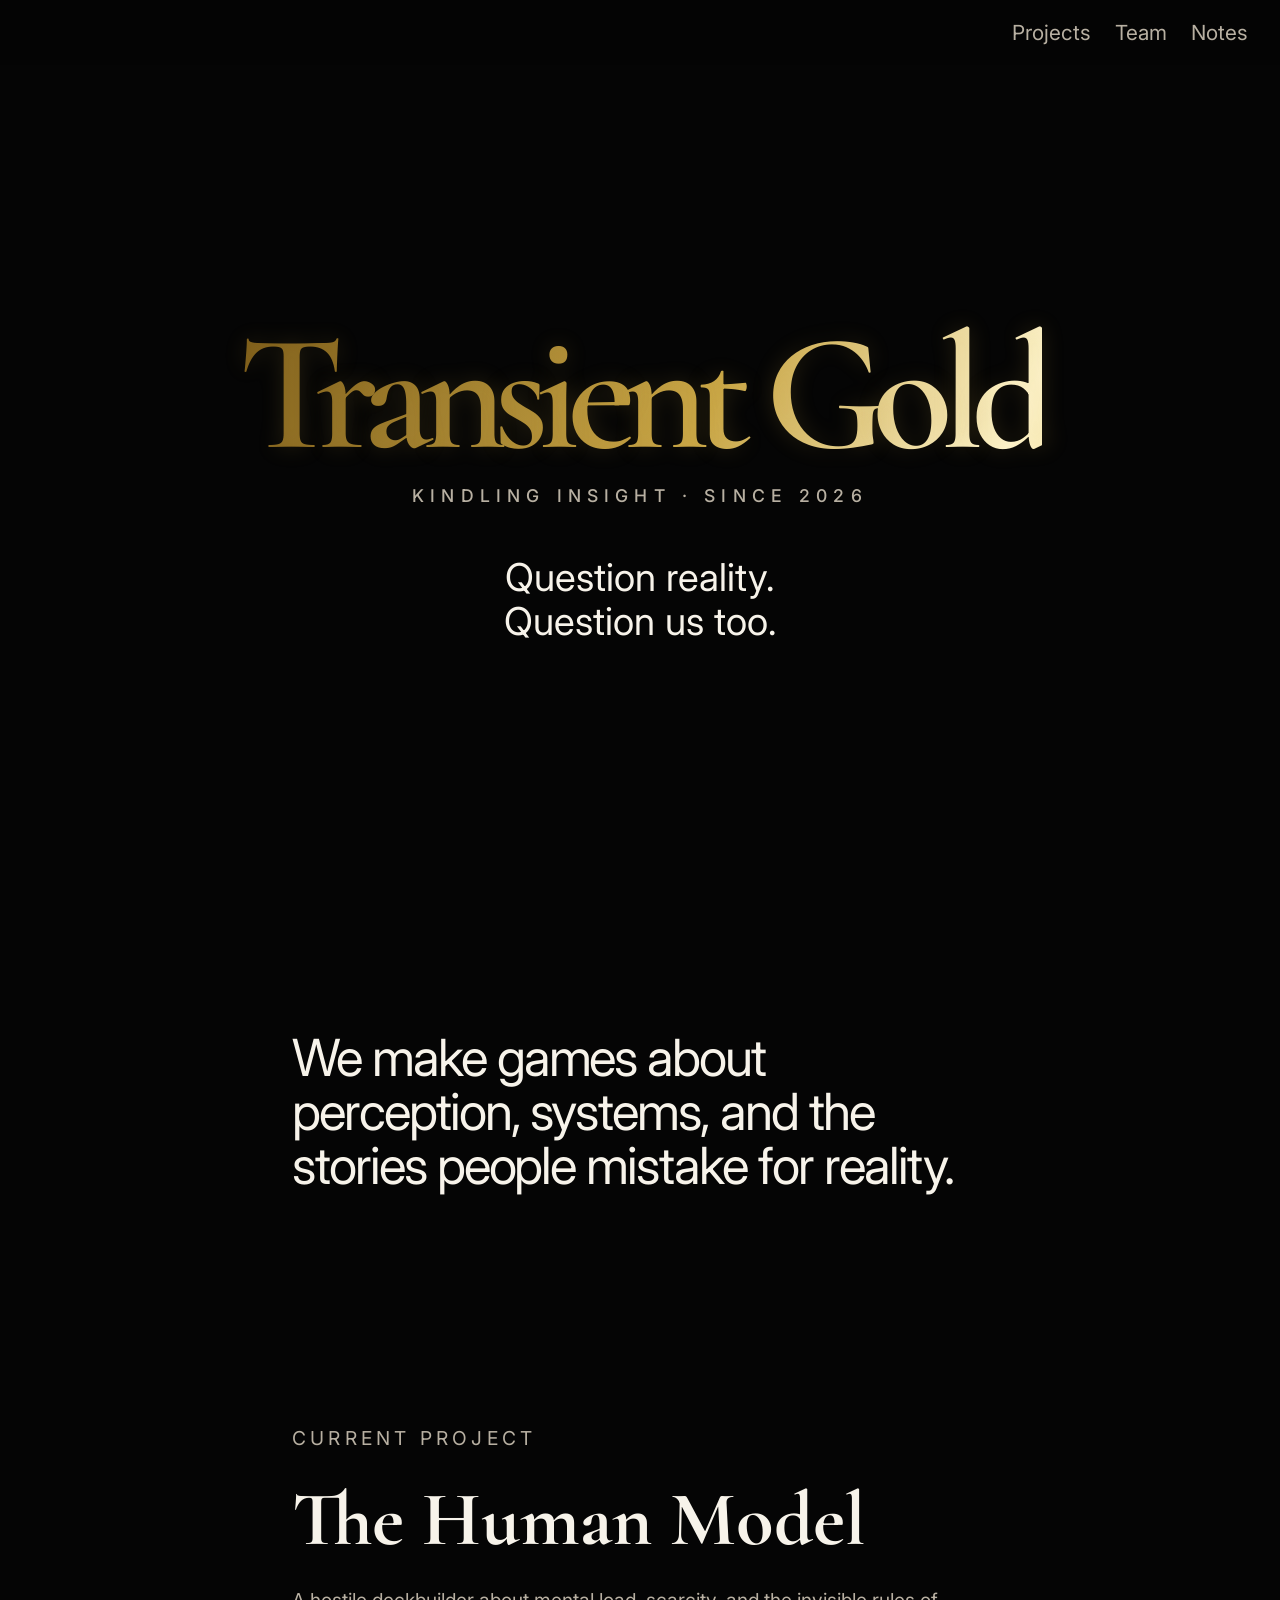
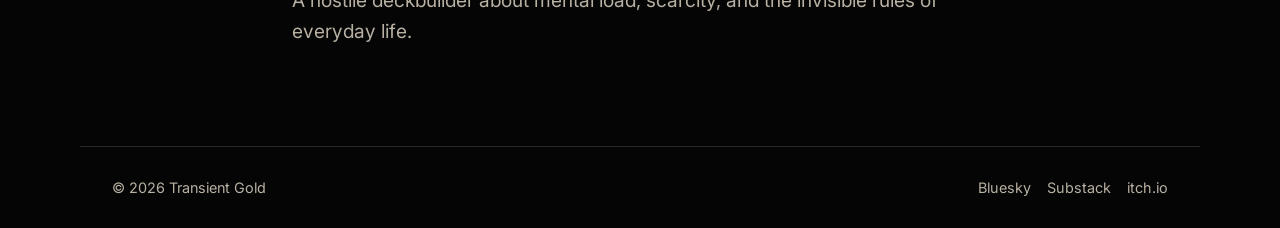
==== index.html @ 2f9aef7c "🚚 move files" ====
<!doctype html>
<html lang="en">
    <head>
        <meta charset="UTF-8" />
        <meta name="viewport" content="width=device-width, initial-scale=1.0" />
        <link rel="stylesheet" href="styles.css" />
        <link rel="preconnect" href="https://fonts.googleapis.com" />
        <link rel="preconnect" href="https://fonts.gstatic.com" crossorigin />

        <link
            href="https://fonts.googleapis.com/css2?family=Cormorant+Garamond:wght@400;500;600;700&family=Inter:wght@300;400;500;600;700&display=swap"
            rel="stylesheet"
        />
        <title>Transient Gold</title>
    </head>
    <body>
        <header class="site-header">
            <a href="index.html" class="site-brand"> </a>

            <nav class="site-nav" aria-label="Main navigation">
                <a href="projects.html">Projects</a>
                <a href="team.html">Team</a>
                <a href="notes.html">Notes</a>
            </nav>
        </header>

        <main>
            <section class="hero">
                <!-- <p class="eyebrow">Independent game studio</p> -->
                <h1 class="gold-text shimmer">Transient Gold</h1>
                <p class="eyebrow">Kindling insight · since 2026</p>
                <p class="tagline">
                    Question reality.<br />
                    Question us too.
                </p>
            </section>
            <section class="manifesto">
                <p>
                    We make games about perception, systems, and the stories
                    people mistake for reality.
                </p>
            </section>

            <section id="projects" class="home-section">
                <p class="section-label">Current project</p>
                <h2>The Human Model</h2>
                <p>
                    A hostile deckbuilder about mental load, scarcity, and the
                    invisible rules of everyday life.
                </p>
            </section>
            <footer class="site-footer" id="contact">
                <p>© 2026 Transient Gold</p>

                <nav aria-label="Social links">
                    <a href="#">Bluesky</a>
                    <a href="#">Substack</a>
                    <a href="#">itch.io</a>
                </nav>
            </footer>
        </main>
    </body>
</html>
---- styles.css ----
:root {
    --black: #050505;
    --white: #f7f3ea;
    --muted: #b8b0a2;

    --gold-dark: #7a5a18;
    --gold: #c9a646;
    --gold-light: #f4df9b;
    --gold-white: #fff6cf;

    --bg: rgba(247, 243, 234, 0.08);
}

/*// fonts  */
:root {
    --font-body: "Inter", sans-serif;
    --font-title: "Cormorant Garamond", serif;
}

h1,
h2,
h3 {
    font-family: var(--font-title);
}

* {
    box-sizing: border-box;
}

body {
    margin: 0;
    min-height: 100vh;
    background: var(--black);
    color: var(--white);
    font-family: var(--font-body);
}

a {
    color: inherit;
    text-decoration: none;
}

.site-header {
    position: fixed;
    z-index: 10;
    top: 0;
    left: 0;
    width: 100%;
    padding: 1.25rem 2rem;

    display: flex;
    align-items: center;
    justify-content: space-between;

    background: rgba(5, 5, 5, 0.72);
    backdrop-filter: blur(12px);
}

/* .header-mark {
    font-size: 0.9rem;
    letter-spacing: 0.22em;
    font-weight: 700;
} */

.site-nav {
    display: flex;
    gap: 1.5rem;
    font-size: 1.3rem;
    color: var(--muted);
}

.site-nav a {
    transition:
        color 180ms ease,
        text-shadow 180ms ease;
}

.site-nav a:hover {
    color: var(--white);
    text-shadow: 0 0 14px rgba(244, 223, 155, 0.35);
}

/* logo  */
.site-brand {
    display: flex;
    align-items: center;
    gap: 0.9rem;

    color: var(--white);
    text-decoration: none;
}

.site-logo {
    width: 3rem;
    height: 3em;
    display: block;
    flex-shrink: 0;
}

.site-title {
    font-family: var(--font-title);
    font-size: 1.6rem;
    line-height: 1;
}

/*// accueil  */

.hero {
    min-height: 100vh;
    padding: 8rem 2rem 4rem;

    display: grid;
    place-content: center;
    text-align: center;
}

.hero h1 {
    font-family: var(--font-title);
    font-weight: 600;
    font-size: clamp(4rem, 13vw, 10rem);
    line-height: 0.9;
    letter-spacing: -0.03em;
}

.eyebrow {
    font-size: 1.1rem;
    text-transform: uppercase;
    letter-spacing: 0.35em;
    font-weight: 500;
    color: var(--muted);
}

.hero h1 {
    margin: 0;
    font-size: clamp(4rem, 13vw, 11rem);
    line-height: 0.88;
    letter-spacing: -0.08em;
}

.tagline {
    margin: 2rem 0 0;
    color: var(--white);
    font-size: clamp(1.4rem, 3vw, 2.5rem);
    line-height: 1.15;
}

.gold-text {
    background: linear-gradient(
        115deg,
        var(--gold-dark) 0%,
        var(--gold) 28%,
        var(--gold-white) 45%,
        var(--gold-light) 52%,
        var(--gold) 68%,
        var(--gold-dark) 100%
    );
    background-size: 220% auto;
    color: transparent;
    background-clip: text;
    -webkit-background-clip: text;
    text-shadow: 0 0 22px rgba(201, 166, 70, 0.18);
}

.shimmer {
    animation: gold-shimmer 9s ease-in-out infinite;
}

@keyframes gold-shimmer {
    0%,
    100% {
        background-position: 0% center;
    }

    50% {
        background-position: 100% center;
    }
}

.manifesto,
.home-section,
.site-footer {
    max-width: 760px;
    margin: 0 auto;
    padding: 5rem 2rem;
}

.manifesto p {
    font-size: clamp(1.6rem, 4vw, 3.4rem);
    line-height: 1.05;
    letter-spacing: -0.04em;
}

.section-label {
    color: var(--gold-light);
    text-transform: uppercase;
    letter-spacing: 0.22em;
    font-size: 0.8rem;
}

.home-section h2 {
    margin: 0.5rem 0 1rem;
    font-size: clamp(2.2rem, 6vw, 5rem);
}

.home-section p {
    color: var(--muted);
    font-size: 1.2rem;
    line-height: 1.6;
}

.site-footer {
    max-width: 1120px;
    margin: 0 auto;
    padding: 2rem;
    border-top: 1px solid rgba(247, 243, 234, 0.14);

    display: grid;
    grid-template-columns: 1fr auto;
    align-items: start;
    gap: 2rem;

    color: var(--muted);
    font-size: 0.9rem;
}

.site-footer p {
    margin: 0;
}

.site-footer nav {
    display: flex;
    gap: 1rem;
    align-items: start;
}

/*// project  */

.page {
    padding: 8rem 2rem 4rem;
}

.page-hero,
.page-content {
    max-width: 920px;
    margin: 0 auto;
}
.page-hero {
    margin-bottom: 6rem;
}

.page-hero h1 {
    margin: 0;
    font-family: var(--font-title);
    font-size: clamp(3rem, 8vw, 7rem);
    line-height: 0.95;
    letter-spacing: -0.04em;
}

.page-hero p:last-child {
    max-width: 620px;
    color: var(--muted);
    font-size: 1.2rem;
    line-height: 1.6;
}

.project-summary {
    display: flex;
    align-items: baseline;
    gap: 1rem;

    margin-top: 2rem;

    font-family: var(--font-body);
    color: var(--muted);
    font-size: 1.5rem;
}

.summary-item {
    display: flex;
    align-items: baseline;
    gap: 0.35rem;
}

.summary-item .state-icon {
    position: relative;
    top: 0.12em;
}
.projects-list {
    max-width: 920px;
    margin: 0 auto;
    display: grid;
    gap: 1.5rem;
}

.project-meta {
    display: flex;
    align-items: baseline;
    gap: 0.6rem;
    margin-bottom: 1rem;
}

.project-meta .state-icon {
    transform: translateY(2px);
}

.project-status {
    margin: 0 0 0.5rem 0;
    color: var(--gold-light);
    font-size: 1.2rem;
    text-transform: uppercase;
    letter-spacing: 0.22em;
    line-height: 1;
}

.project-card h2 {
    margin: 0;
    font-family: var(--font-title);
    font-size: clamp(2.4rem, 5vw, 4.5rem);
    line-height: 0.95;
}

.project-pitch {
    max-width: 680px;
    margin: 0.75rem 0 0 0;
    color: var(--muted);
    font-size: 1.08rem;
    line-height: 1.65;
}

.project-card p:not(.project-kicker):not(.project-status) {
    max-width: 640px;
    color: var(--muted);
    font-size: 1.2rem;
    line-height: 1.6;
}

.project-card a {
    display: inline-block;
    margin-top: 1rem;
    color: var(--white);
}

/* nom temp  */
.project-card .project-name-coalescing {
    margin: 0;
    font-family: var(--font-title);
    font-size: clamp(2rem, 4vw, 3.5rem);
    /* font-size: 1rem; */
    line-height: 0.95;
    font-style: italic;
    color: var(--muted);
}
/* tags  */
.project-tags {
    display: flex;
    flex-wrap: wrap;
    gap: 0.5rem 1.25rem;

    margin: 1.5rem 0 0;
    padding: 0;

    list-style: none;

    color: var(--muted);
    font-size: 1rem;
    font-style: italic;
}

.project-tags li {
    display: flex;
    align-items: center;
    gap: 0.4rem;
}

.project-tags li::before {
    content: "✧";
    color: var(--gold-light);
    font-size: 1.2em;
}

/* btn vers project site  */
.project-card {
    display: grid;
    grid-template-columns: 1fr auto;
    gap: 2rem;
    align-items: center;
    padding: 2rem;
    border: 1px solid rgba(247, 243, 234, 0.14);
    background: var(--bg);
}

.project-link {
    /* justify-self: end; */
    /* border: 1px solid red; */
    justify-items: start;
    margin-bottom: 3rem;
    display: flex;
    flex-direction: column;
    align-items: center;
    gap: 1.25rem;

    color: var(--muted);
    font-size: 0.9rem;
    line-height: 1.15;
    text-align: center;
    text-transform: uppercase;
    letter-spacing: 0.16em;
    border-bottom: 0;

    transition: color 180ms ease;
}

.project-link__text {
    text-align: center;
}

.project-link__icons {
    position: relative;
    width: 1.25rem;
    height: 1.25rem;
    padding-top: 1rem;
    /* outline: 1px solid red; */
}

.project-link__icon {
    position: absolute;
    top: 1rem;
    left: 50%;
    transform: translateX(-50%);
    width: 2rem;
    height: 2rem;
}

.project-link__icon--idle {
    opacity: 1;
    transform: translateX(-50%) scale(1);
}

.project-link__icon--hover {
    opacity: 0;
    transform: translateX(-50%) scale(0.9);
}

.project-link:hover .project-link__icon--idle {
    color: var(--gold-light);
    opacity: 0;
    transform: translateX(-50%) scale(0.9);
}
.project-link:hover .project-link__icon--hover {
    color: var(--gold-light);
    opacity: 1;
    transform: translateX(-50%) translate(2px, -2px) scale(1.15);
}

@media (max-width: 760px) {
    .project-card {
        grid-template-columns: 1fr;
    }

    .project-link {
        justify-self: start;
        justify-items: start;
        text-align: left;
    }
}

/** triangles  */
/** state icons */

.state-icon {
    width: 3rem;
    /* margin-top: 0.35rem; */
    color: var(--gold);
    flex-shrink: 0;
}

.state-icon--small {
    width: 2rem;
    margin: 0;
}

.state-icon svg {
    width: 100%;
    height: auto;
    display: block;
    overflow: visible;
}

.state-icon polygon {
    fill: none;
    stroke: currentColor;
    stroke-width: 3;
    stroke-linejoin: round;
}

/* Spark's Seed */
.state-seed polygon {
    stroke-dasharray: 4 5;
    opacity: 0.7;
}

/* Chrysopoeia in Progress */
.state-chrysopoeia polygon {
    stroke-dasharray: none;
    opacity: 1;
    filter: drop-shadow(0 0 6px rgba(201, 166, 70, 0.28));
}

/* Ignition */
.state-ignition polygon {
    fill: currentColor;
    stroke: currentColor;
    filter: drop-shadow(0 0 8px rgba(201, 166, 70, 0.35));
}

/* Tempering */
.state-tempering polygon {
    fill: currentColor;
    stroke: currentColor;
    animation: tempering-glint 4s ease-in-out infinite;
}

/* Lost in Transmutation */
.state-lost polygon {
    fill: none;
    stroke: currentColor;
    stroke-width: 4;
    stroke-dasharray: 8 10;
    stroke-dashoffset: 0;
    stroke-linecap: round;
    opacity: 0.75;
    animation: lost-dash-flow 10s linear infinite;
}

.state-lost svg,
.state-lost .lost-spinner {
    animation: none;
}

/* Strewing Golden Embers */
.state-embers polygon {
    fill: currentColor;
    stroke: currentColor;
    opacity: 0.9;
    animation: ember-pulse 4.5s ease-in-out infinite;
}

.state-embers .ember {
    fill: var(--gold-light);
    animation: ember-drift 3.6s ease-in-out infinite;
}

/* Turned to Lead */
.state-lead {
    color: #6e6e6e;
}

.state-lead polygon {
    fill: currentColor;
    stroke: currentColor;
    opacity: 0.8;
}

/*// notes  */
.notes-box {
    display: grid;
    grid-template-columns: 1fr 9rem;
    gap: 3.5rem;
}

.note-archive {
    align-self: start;
    padding: 1.25rem;
    background: rgba(247, 243, 234, 0.035);
    border: 1px solid rgba(247, 243, 234, 0.12);
}

.notes-articles {
    display: grid;
    gap: 2.5rem;
}

.note-article {
    padding: 3rem;
    background: var(--bg);
    border: 1px solid var(--gold-dark);
    outline: 0.5px solid var(--gold);
    outline-offset: 10px;
    color: var(--muted);
}

.note-article h2 {
    color: var(--white);
    font-size: 2rem;
}

.note-article p {
    margin: 0 0 1.5rem;
    font-size: 1.1rem;
    line-height: 1.8;
}

.note-article blockquote {
    margin: 2rem 0;
    padding-left: 1.5rem;

    border-left: 2px solid rgba(201, 166, 70, 0.35);

    color: var(--white);
    font-style: italic;
}

/* note de bas de page  */
.note-article sup {
    font-size: 0.7em;
}

.note-article sup a {
    color: var(--gold-light);
}

.note-footnotes {
    margin-top: 4rem;
    padding-top: 2rem;

    border-top: 1px solid rgba(247, 243, 234, 0.12);

    font-size: 0.95rem;
    color: var(--muted);
}

.note-footnotes a {
    border-bottom: 1px solid transparent;
    transition:
        color 180ms ease,
        border-color 180ms ease;
}

.note-footnotes a:hover {
    color: var(--gold-light);
    border-color: var(--gold);
}

/* sommaire  */
.archive-title {
    margin: 0 0 1.5rem;
    color: var(--gold-light);
    text-transform: uppercase;
    letter-spacing: 0.22em;
    font-size: 0.75rem;
}

.note-archive a {
    display: block;
    color: var(--white);
    border-bottom: 1px solid rgba(201, 166, 70, 0.45);
    width: fit-content;
}

/* .note-article {
    padding: 0;
    border: 0;
    padding-left: 3rem;
    border-left: 1px solid rgba(201, 166, 70, 0.22);
    outline: 0;
} */

@media (max-width: 760px) {
    .notes-box {
        grid-template-columns: 1fr;
    }

    .note-article {
        padding: 2rem;
    }
}

/*// team  */
.team-grid {
    display: grid;
    grid-template-columns: repeat(2, minmax(0, 1fr));
    gap: 3rem;
    align-items: stretch;
}

.team-grid .project-card {
    display: flex;
    flex-direction: column;
    width: 100%;
    border: 1px solid var(--gold-dark);
    padding-bottom: 2rem;
}

.team-image {
    width: 60%;
    display: block;
    margin: 2rem auto 1rem;
    aspect-ratio: 1;
    object-fit: cover;
    margin-bottom: 1.5rem;
}

.team-grid .project-main {
    flex: 1;
}

.team-grid .project-link {
    margin-top: 2rem;
    margin-bottom: 0;
    align-self: center;
}

.team-grid .project-link__icons {
    height: 3rem;
}
.team-grid .project-link {
    padding-bottom: 2.5rem;
}
.team-grid .project-pitch {
    padding-bottom: 2.5rem;
}

@media (max-width: 760px) {
    .team-grid {
        grid-template-columns: 1fr;
    }
}

/*// désactivation possible anim */
@media (prefers-reduced-motion: reduce) {
    .shimmer,
    .state-lost svg,
    .state-tempering polygon,
    .state-embers polygon,
    .state-embers .ember {
        animation: none;
    }
}
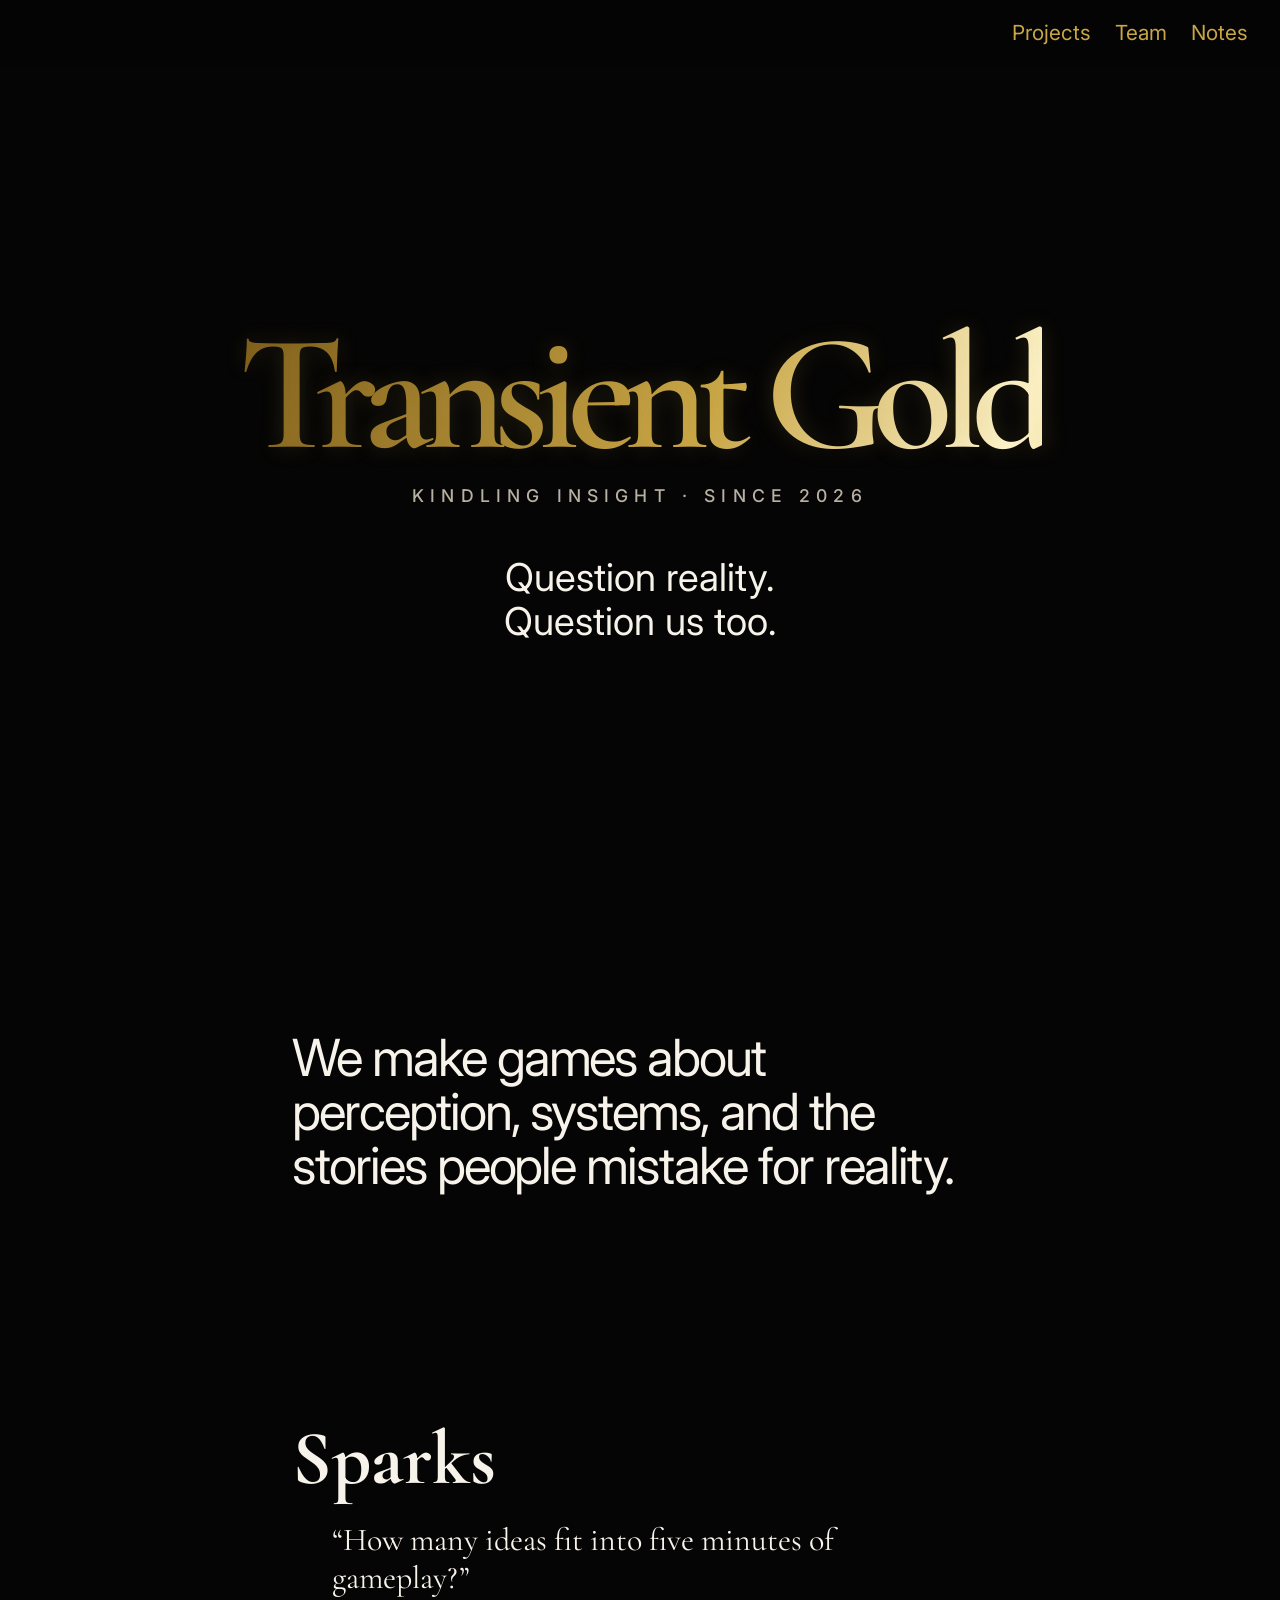
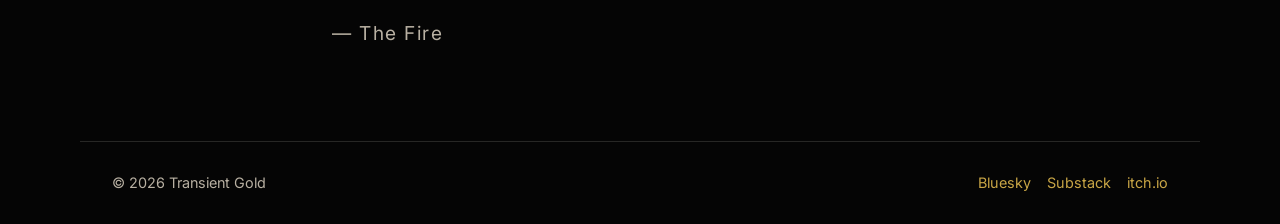
==== commit 2bbad816: "➕ img avatar 🎨 tooltip insect 🔨 logique tournante de sparks" ====
--- a/index.html
+++ b/index.html
@@ -3,7 +3,8 @@
     <head>
         <meta charset="UTF-8" />
         <meta name="viewport" content="width=device-width, initial-scale=1.0" />
-        <link rel="stylesheet" href="styles.css" />
+        <link rel="stylesheet" href="css/styles.css" />
+        <link rel="stylesheet" href="css/home.css" />
         <link rel="preconnect" href="https://fonts.googleapis.com" />
         <link rel="preconnect" href="https://fonts.gstatic.com" crossorigin />
 
@@ -41,14 +42,15 @@
                 </p>
             </section>
 
-            <section id="projects" class="home-section">
-                <p class="section-label">Current project</p>
-                <h2>The Human Model</h2>
-                <p>
-                    A hostile deckbuilder about mental load, scarcity, and the
-                    invisible rules of everyday life.
-                </p>
+            <section class="home-section" aria-labelledby="sparks-title">
+                <h2>Sparks</h2>
+
+                <blockquote class="spark">
+                    <p class="spark-text"></p>
+                    <footer class="spark-source"></footer>
+                </blockquote>
             </section>
+
             <footer class="site-footer" id="contact">
                 <p>© 2026 Transient Gold</p>
 
@@ -59,5 +61,6 @@
                 </nav>
             </footer>
         </main>
+        <script type="module" src="js/sparks.js"></script>
     </body>
 </html>
--- a/css/styles.css
+++ b/css/styles.css
@@ -0,0 +1,369 @@
+/* ========================================
+   VARIABLES
+   ======================================== */
+
+:root {
+    --black: #050505;
+    --white: #f7f3ea;
+    --muted: #b8b0a2;
+
+    --gold-dark: #7a5a18;
+    --gold: #c9a646;
+    --gold-light: #f4df9b;
+    --gold-white: #fff6cf;
+
+    --bg: rgba(247, 243, 234, 0.08);
+
+    --font-body: "Inter", sans-serif;
+    --font-title: "Cormorant Garamond", serif;
+}
+
+/* ========================================
+   RESET & TYPOGRAPHY
+   ======================================== */
+
+* {
+    box-sizing: border-box;
+}
+
+html {
+    scroll-behavior: smooth;
+}
+
+body {
+    margin: 0;
+    min-height: 100vh;
+
+    background: var(--black);
+    color: var(--white);
+
+    font-family: var(--font-body);
+}
+
+h1,
+h2,
+h3 {
+    font-family: var(--font-title);
+}
+
+a {
+    color: inherit;
+    text-decoration: none;
+}
+
+img {
+    max-width: 100%;
+}
+
+/* ========================================
+   HEADER
+   ======================================== */
+
+.site-header {
+    position: fixed;
+    z-index: 10;
+    top: 0;
+    left: 0;
+
+    width: 100%;
+    padding: 1.25rem 2rem;
+
+    display: flex;
+    align-items: center;
+    justify-content: space-between;
+
+    background: rgba(5, 5, 5, 0.72);
+    backdrop-filter: blur(12px);
+}
+
+.site-brand {
+    display: flex;
+    align-items: center;
+    gap: 0.9rem;
+
+    color: var(--white);
+    text-decoration: none;
+}
+
+.site-brand,
+.site-brand:hover,
+.site-brand:focus-visible,
+.site-brand:active {
+    color: inherit;
+    text-decoration: none;
+    border-bottom: none;
+}
+
+.site-logo {
+    display: block;
+    flex-shrink: 0;
+
+    width: 3rem;
+    height: 3rem;
+}
+
+.site-title {
+    font-family: var(--font-title);
+    font-size: 1.6rem;
+    line-height: 1;
+}
+
+.site-nav {
+    display: flex;
+    gap: 1.5rem;
+
+    color: var(--muted);
+    font-size: 1.3rem;
+}
+
+.site-nav a {
+    transition:
+        color 180ms ease,
+        text-shadow 180ms ease;
+}
+
+.site-nav a:hover {
+    color: var(--white);
+    text-shadow: 0 0 14px rgba(244, 223, 155, 0.35);
+}
+
+/* ========================================
+   GOLD EFFECT
+   ======================================== */
+
+.gold-text {
+    background: linear-gradient(
+        115deg,
+        var(--gold-dark) 0%,
+        var(--gold) 28%,
+        var(--gold-white) 45%,
+        var(--gold-light) 52%,
+        var(--gold) 68%,
+        var(--gold-dark) 100%
+    );
+
+    background-size: 220% auto;
+    background-clip: text;
+    -webkit-background-clip: text;
+
+    color: transparent;
+    text-shadow: 0 0 22px rgba(201, 166, 70, 0.18);
+}
+
+.shimmer {
+    animation: gold-shimmer 9s ease-in-out infinite;
+}
+
+@keyframes gold-shimmer {
+    0%,
+    100% {
+        background-position: 0% center;
+    }
+
+    50% {
+        background-position: 100% center;
+    }
+}
+
+/* ========================================
+   COMMON PAGE LAYOUT
+   ======================================== */
+
+.page {
+    padding: 8rem 2rem 4rem;
+}
+
+.page-hero,
+.page-content {
+    max-width: 920px;
+    margin: 0 auto;
+}
+
+.page-hero {
+    margin-bottom: 6rem;
+}
+
+.page-hero h1 {
+    margin: 0;
+
+    font-family: var(--font-title);
+    font-size: clamp(3rem, 8vw, 7rem);
+    line-height: 0.95;
+    letter-spacing: -0.04em;
+}
+
+.page-hero p:last-child {
+    max-width: 620px;
+
+    color: var(--muted);
+    font-size: 1.2rem;
+    line-height: 1.6;
+}
+
+.eyebrow {
+    color: var(--muted);
+
+    font-size: 1.1rem;
+    font-weight: 500;
+
+    text-transform: uppercase;
+    letter-spacing: 0.35em;
+}
+
+.section-label {
+    color: var(--gold-light);
+
+    font-size: 0.8rem;
+    text-transform: uppercase;
+    letter-spacing: 0.22em;
+}
+
+/* ==========================================
+   Footer
+========================================== */
+
+.site-footer {
+    max-width: 1120px;
+    margin: 0 auto;
+    padding: 2rem;
+
+    display: grid;
+    grid-template-columns: 1fr auto;
+    align-items: start;
+    gap: 2rem;
+
+    border-top: 1px solid rgba(247, 243, 234, 0.14);
+
+    color: var(--muted);
+    font-size: 0.9rem;
+}
+
+.site-footer p {
+    margin: 0;
+}
+
+.site-footer nav {
+    justify-self: end;
+
+    display: flex;
+    gap: 1rem;
+}
+
+/* ==========================================
+   Footer with credits
+========================================== */
+
+.site-footer--with-credit {
+    grid-template-columns: 1fr auto 1fr;
+}
+
+.site-footer__credits {
+    text-align: center;
+}
+
+.site-footer__credits a {
+    color: var(--gold);
+
+    text-decoration: none;
+    border-bottom: 1px solid transparent;
+
+    transition:
+        color 180ms ease,
+        border-color 180ms ease;
+}
+
+.site-footer__credits a:hover,
+.site-footer__credits a:focus-visible {
+    color: var(--gold-light);
+    border-bottom-color: currentColor;
+}
+
+.site-footer--with-credit nav {
+    justify-self: end;
+}
+
+/* ==========================================
+   Mobile
+========================================== */
+
+@media (max-width: 760px) {
+    .site-footer,
+    .site-footer--with-credit {
+        grid-template-columns: 1fr;
+        text-align: center;
+    }
+
+    .site-footer nav,
+    .site-footer--with-credit nav {
+        justify-self: center;
+    }
+}
+
+/* ========================================
+   LIENS
+   ======================================== */
+
+a {
+    color: var(--gold);
+
+    text-decoration: none;
+    border-bottom: 1px solid transparent;
+
+    transition:
+        color 180ms ease,
+        border-color 180ms ease;
+}
+
+a:hover,
+a:focus-visible {
+    color: var(--gold-light);
+    border-bottom-color: currentColor;
+}
+
+a:active {
+    color: var(--gold-dark);
+}
+/* ========================================
+   RESPONSIVE COMMON
+   ======================================== */
+
+@media (max-width: 620px) {
+    .site-header {
+        padding: 1rem;
+    }
+
+    .site-title {
+        display: none;
+    }
+
+    .site-nav {
+        gap: 1rem;
+        font-size: 1rem;
+    }
+
+    .page {
+        padding: 7rem 1rem 3rem;
+    }
+
+    .page-hero {
+        margin-bottom: 4rem;
+    }
+
+    .site-footer {
+        grid-template-columns: 1fr;
+    }
+}
+
+/* ========================================
+   ACCESSIBILITY
+   ======================================== */
+
+@media (prefers-reduced-motion: reduce) {
+    html {
+        scroll-behavior: auto;
+    }
+
+    .shimmer {
+        animation: none;
+    }
+}
--- a/css/home.css
+++ b/css/home.css
@@ -0,0 +1,113 @@
+/* ========================================
+   HOME HERO
+   ======================================== */
+
+.hero {
+    min-height: 100vh;
+    padding: 8rem 2rem 4rem;
+
+    display: grid;
+    place-content: center;
+
+    text-align: center;
+}
+
+.hero h1 {
+    margin: 0;
+
+    font-family: var(--font-title);
+    font-weight: 600;
+    font-size: clamp(4rem, 13vw, 11rem);
+
+    line-height: 0.88;
+    letter-spacing: -0.08em;
+}
+
+.tagline {
+    margin: 2rem 0 0;
+
+    color: var(--white);
+
+    font-size: clamp(1.4rem, 3vw, 2.5rem);
+    line-height: 1.15;
+}
+
+/* ========================================
+   HOME CONTENT
+   ======================================== */
+
+.manifesto,
+.home-section {
+    max-width: 760px;
+    margin: 0 auto;
+    padding: 5rem 2rem;
+}
+
+.manifesto p {
+    font-size: clamp(1.6rem, 4vw, 3.4rem);
+    line-height: 1.05;
+    letter-spacing: -0.04em;
+}
+
+.home-section h2 {
+    margin: 0.5rem 0 1rem;
+
+    font-size: clamp(2.2rem, 6vw, 5rem);
+}
+
+.home-section p {
+    color: var(--muted);
+
+    font-size: 1.2rem;
+    line-height: 1.6;
+}
+**
+
+/* ========================================
+   SPARKS
+   ======================================== */
+
+.spark {
+    margin: 0;
+}
+
+.home-section .spark-text {
+    margin: 0;
+
+    color: var(--white);
+
+    font-family: var(--font-title);
+    font-size: 2rem;
+    line-height: 1.2;
+    /* font-size: 1.1rem; */
+}
+
+.spark-source {
+    margin-top: 1.5rem;
+
+    color: var(--muted);
+
+    /* font-size: 0.9rem; */
+    font-style: normal;
+    letter-spacing: 0.08em;
+    font-size: 1.2rem;
+}
+
+.spark-source:empty {
+    display: none;
+}
+
+/* ========================================
+   RESPONSIVE HOME
+   ======================================== */
+
+@media (max-width: 620px) {
+    .hero {
+        padding-inline: 1rem;
+    }
+
+    .manifesto,
+    .home-section {
+        padding: 4rem 1rem;
+    }
+}
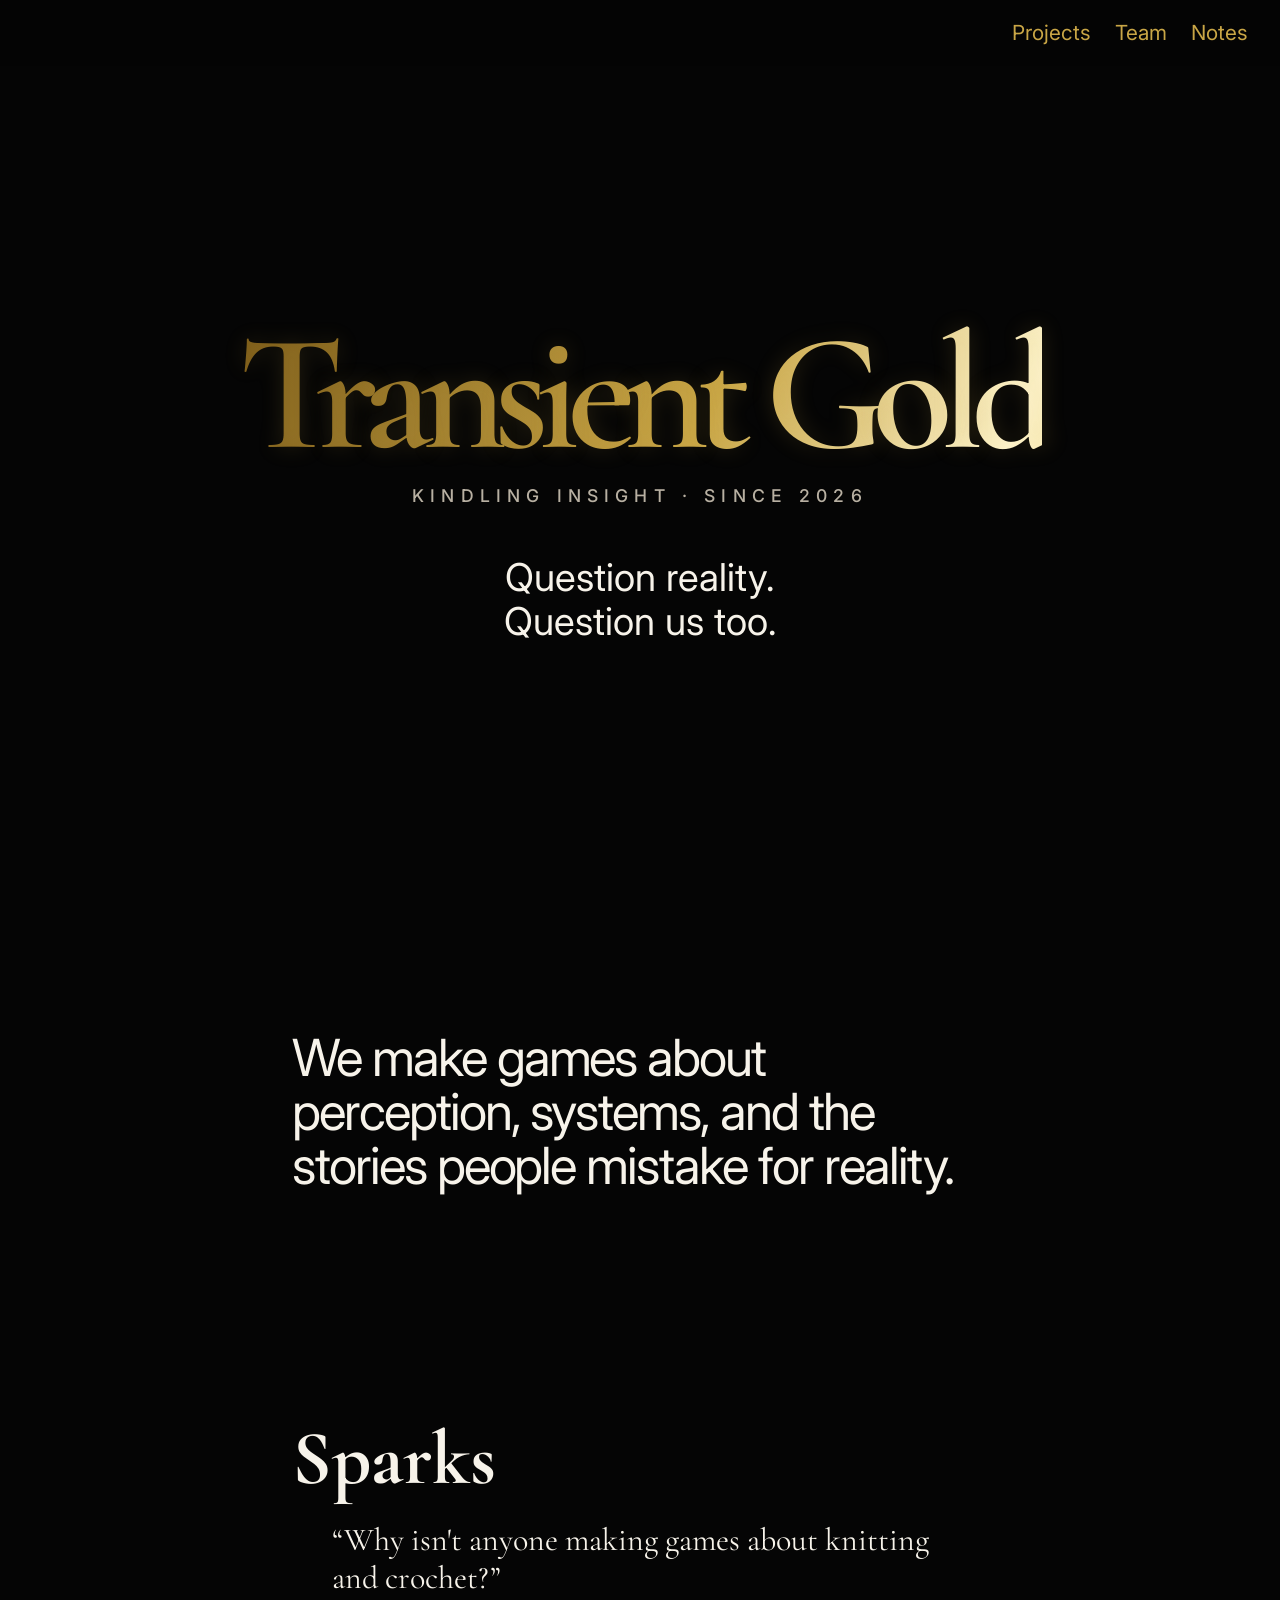
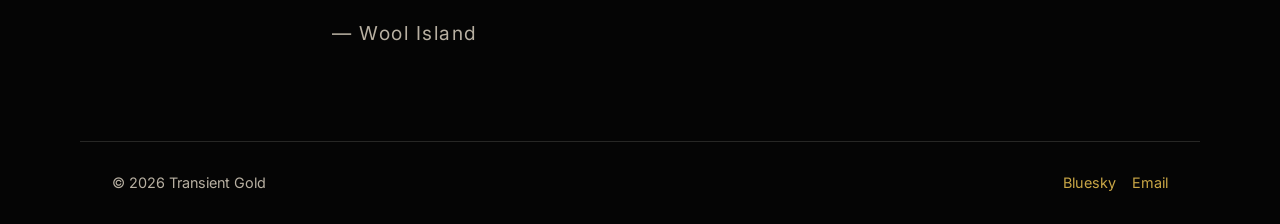
==== commit 9b42968f: "🎉 V1 DONE" ====
--- a/index.html
+++ b/index.html
@@ -4,7 +4,14 @@
         <meta charset="UTF-8" />
         <meta name="viewport" content="width=device-width, initial-scale=1.0" />
         <link rel="stylesheet" href="css/styles.css" />
+        <link rel="stylesheet" href="css/mail.css" />
         <link rel="stylesheet" href="css/home.css" />
+        <link
+            rel="icon"
+            type="image/png"
+            sizes="512x512"
+            href="assets/images/favicon3.png"
+        />
         <link rel="preconnect" href="https://fonts.googleapis.com" />
         <link rel="preconnect" href="https://fonts.gstatic.com" crossorigin />
 
@@ -12,6 +19,23 @@
             href="https://fonts.googleapis.com/css2?family=Cormorant+Garamond:wght@400;500;600;700&family=Inter:wght@300;400;500;600;700&display=swap"
             rel="stylesheet"
         />
+        <!-- Social preview -->
+        <meta property="og:type" content="website" />
+        <meta property="og:url" content="https://transient-gold.com/" />
+
+        <meta property="og:title" content="Transient Gold" />
+        <meta
+            property="og:description"
+            content="Independent video games. Questionable experiments. Too many ideas."
+        />
+
+        <meta
+            property="og:image"
+            content="https://transient-gold.com/assets/social-preview.png"
+        />
+        <meta property="og:image:width" content="1200" />
+        <meta property="og:image:height" content="630" />
+        <meta property="og:image:alt" content="Transient Gold" />
         <title>Transient Gold</title>
     </head>
     <body>
@@ -55,12 +79,230 @@
                 <p>© 2026 Transient Gold</p>
 
                 <nav aria-label="Social links">
-                    <a href="#">Bluesky</a>
-                    <a href="#">Substack</a>
-                    <a href="#">itch.io</a>
+                    <a href="https://bsky.app/profile/transientgold.bsky.social"
+                        >Bluesky</a
+                    >
+                    <!-- <a href="#">Substack</a> -->
+                    <a
+                        class="contact-link"
+                        href="mailto:transientgold@proton.me"
+                    >
+                        Email
+                    </a>
+                    <!-- <a href="#">itch.io</a> -->
                 </nav>
             </footer>
         </main>
+        <dialog class="contact-dialog" id="contact-dialog">
+            <div class="contact-dialog__inner">
+                <button
+                    class="contact-dialog__close"
+                    type="button"
+                    aria-label="Close contact information"
+                >
+                    ×
+                </button>
+
+                <header class="contact-dialog__header">
+                    <h2>Before you email us</h2>
+
+                    <p>
+                        This inbox is for professional, institutional and
+                        creative inquiries. Choose the category that best
+                        matches why you're contacting us.
+                    </p>
+                </header>
+
+                <div class="contact-categories">
+                    <details
+                        class="contact-category"
+                        data-category="Partnerships & collaborations"
+                    >
+                        <summary>
+                            <span>Partnerships & collaborations</span>
+                            <span class="contact-category__more"
+                                >More info</span
+                            >
+                        </summary>
+
+                        <div class="contact-category__content">
+                            <p>
+                                Porting a game to another platform,
+                                distribution, events, crossovers, institutional
+                                or creative partnerships.
+                            </p>
+
+                            <button
+                                class="contact-category__confirm"
+                                type="button"
+                            >
+                                Yes, this is what I'm contacting you about
+                            </button>
+                        </div>
+                    </details>
+
+                    <details
+                        class="contact-category"
+                        data-category="Press & media"
+                    >
+                        <summary>
+                            <span>Press & media</span>
+                            <span class="contact-category__more"
+                                >More info</span
+                            >
+                        </summary>
+
+                        <div class="contact-category__content">
+                            <p>
+                                Interviews, articles, podcasts, review copies,
+                                or requests for press material.
+                            </p>
+
+                            <button
+                                class="contact-category__confirm"
+                                type="button"
+                            >
+                                Yes, this is what I'm contacting you about
+                            </button>
+                        </div>
+                    </details>
+
+                    <details
+                        class="contact-category"
+                        data-category="Business & licensing"
+                    >
+                        <summary>
+                            <span>Business & licensing</span>
+                            <span class="contact-category__more"
+                                >More info</span
+                            >
+                        </summary>
+
+                        <div class="contact-category__content">
+                            <p>
+                                Licensing, commercial use of our work,
+                                publishing or distribution proposals.
+                            </p>
+
+                            <button
+                                class="contact-category__confirm"
+                                type="button"
+                            >
+                                Yes, this is what I'm contacting you about
+                            </button>
+                        </div>
+                    </details>
+
+                    <details
+                        class="contact-category"
+                        data-category="Research & education"
+                    >
+                        <summary>
+                            <span>Research & education</span>
+                            <span class="contact-category__more"
+                                >More info</span
+                            >
+                        </summary>
+
+                        <div class="contact-category__content">
+                            <p>
+                                Academic research, teaching, conferences,
+                                student projects, or requests related to our
+                                development process.
+                            </p>
+
+                            <button
+                                class="contact-category__confirm"
+                                type="button"
+                            >
+                                Yes, this is what I'm contacting you about
+                            </button>
+                        </div>
+                    </details>
+
+                    <details
+                        class="contact-category"
+                        data-category="Accessibility"
+                    >
+                        <summary>
+                            <span>Accessibility</span>
+                            <span class="contact-category__more"
+                                >More info</span
+                            >
+                        </summary>
+
+                        <div class="contact-category__content">
+                            <p>
+                                Professional accessibility inquiries,
+                                accessibility initiatives or collaborations.
+                            </p>
+
+                            <p class="contact-category__note">
+                                Individual accessibility or bug reports about a
+                                game belong in that game's feedback system
+                                instead.
+                            </p>
+
+                            <button
+                                class="contact-category__confirm"
+                                type="button"
+                            >
+                                Yes, this is what I'm contacting you about
+                            </button>
+                        </div>
+                    </details>
+
+                    <details
+                        class="contact-category"
+                        data-category="Legal & administrative"
+                    >
+                        <summary>
+                            <span>Legal & administrative</span>
+                            <span class="contact-category__more"
+                                >More info</span
+                            >
+                        </summary>
+
+                        <div class="contact-category__content">
+                            <p>
+                                Copyright, contracts, invoices, or formal
+                                administrative requests.
+                            </p>
+
+                            <button
+                                class="contact-category__confirm"
+                                type="button"
+                            >
+                                Yes, this is what I'm contacting you about
+                            </button>
+                        </div>
+                    </details>
+                </div>
+
+                <div class="contact-dialog__wrong-inbox">
+                    <h3>Can't find your topic above?</h3>
+
+                    <p>
+                        That probably means this isn't the right inbox. Please
+                        don't pick the closest category — unrelated emails will
+                        be ignored.
+                    </p>
+                </div>
+
+                <footer class="contact-dialog__footer">
+                    <p class="contact-dialog__selection" aria-live="polite"></p>
+
+                    <button
+                        class="contact-dialog__contact"
+                        type="button"
+                        disabled
+                    >
+                        Contact
+                    </button>
+                </footer>
+            </div>
+        </dialog>
         <script type="module" src="js/sparks.js"></script>
+        <script type="module" src="js/contact.js"></script>
     </body>
 </html>
--- a/css/mail.css
+++ b/css/mail.css
@@ -0,0 +1,221 @@
+/* ========================================
+   CONTACT DIALOG
+   ======================================== */
+
+.contact-dialog {
+    width: min(42rem, calc(100vw - 2rem));
+    max-height: calc(100vh - 2rem);
+    padding: 0;
+
+    color: var(--text);
+    background: var(--background);
+
+    border: 1px solid var(--gold-dark);
+}
+
+.contact-dialog::backdrop {
+    background: rgba(0, 0, 0, 0.82);
+    backdrop-filter: blur(5px);
+}
+
+.contact-dialog__inner {
+    position: relative;
+    padding: 2rem;
+
+    overflow-y: auto;
+}
+
+.contact-dialog__close {
+    position: absolute;
+    top: 1rem;
+    right: 1rem;
+
+    width: 2.5rem;
+    height: 2.5rem;
+    padding: 0;
+
+    border: 0;
+    background: transparent;
+    color: var(--muted);
+
+    font: inherit;
+    font-size: 1.7rem;
+
+    cursor: pointer;
+}
+
+.contact-dialog__close:hover,
+.contact-dialog__close:focus-visible {
+    color: var(--gold-light);
+}
+
+.contact-dialog__header {
+    padding-right: 2.5rem;
+    margin-bottom: 2rem;
+}
+
+.contact-dialog__header h2 {
+    margin-top: 0;
+}
+
+.contact-dialog__header p {
+    color: var(--muted);
+}
+
+/* Categories */
+
+.contact-categories {
+    border-top: 1px solid var(--border);
+}
+
+.contact-category {
+    border-bottom: 1px solid var(--border);
+}
+
+.contact-category summary {
+    display: flex;
+    justify-content: space-between;
+    gap: 1rem;
+
+    padding: 1rem 0;
+
+    cursor: pointer;
+    list-style: none;
+}
+
+.contact-category summary::-webkit-details-marker {
+    display: none;
+}
+
+.contact-category__more {
+    flex-shrink: 0;
+
+    color: var(--gold-dark);
+    font-size: 0.85rem;
+}
+
+.contact-category__more::after {
+    content: " ▾";
+}
+
+.contact-category[open] .contact-category__more::after {
+    content: " ▴";
+}
+
+.contact-category__content {
+    padding: 0 0 1.25rem;
+}
+
+.contact-category__content p {
+    margin-top: 0;
+
+    color: var(--muted);
+    line-height: 1.6;
+}
+
+.contact-category__note {
+    font-size: 0.9rem;
+    font-style: italic;
+}
+
+.contact-category__confirm {
+    padding: 0.65rem 0.9rem;
+
+    border: 1px solid var(--gold-dark);
+    background: transparent;
+    color: var(--text);
+
+    font: inherit;
+    font-size: 0.85rem;
+
+    cursor: pointer;
+}
+
+.contact-category__confirm:hover,
+.contact-category__confirm:focus-visible {
+    border-color: var(--gold-light);
+    color: var(--gold-light);
+}
+
+.contact-category.is-selected .contact-category__confirm {
+    background: var(--gold-dark);
+    color: var(--background);
+}
+
+/* Wrong inbox */
+
+.contact-dialog__wrong-inbox {
+    margin-top: 2rem;
+    padding: 1.25rem;
+
+    border: 1px solid var(--border);
+}
+
+.contact-dialog__wrong-inbox h3 {
+    margin-top: 0;
+    font-size: 1rem;
+}
+
+.contact-dialog__wrong-inbox p {
+    margin-bottom: 0;
+
+    color: var(--muted);
+    font-size: 0.9rem;
+    line-height: 1.6;
+}
+
+/* Footer */
+
+.contact-dialog__footer {
+    margin-top: 2rem;
+
+    display: flex;
+    align-items: center;
+    justify-content: space-between;
+    gap: 1rem;
+}
+
+.contact-dialog__selection {
+    margin: 0;
+
+    color: var(--muted);
+    font-size: 0.85rem;
+}
+
+.contact-dialog__contact {
+    padding: 0.75rem 1.4rem;
+
+    border: 1px solid var(--gold);
+    background: transparent;
+    color: var(--gold-light);
+
+    font: inherit;
+
+    cursor: pointer;
+}
+
+.contact-dialog__contact:disabled {
+    opacity: 0.3;
+    cursor: not-allowed;
+}
+
+.contact-dialog__contact:not(:disabled):hover,
+.contact-dialog__contact:not(:disabled):focus-visible {
+    background: var(--gold);
+    color: var(--background);
+}
+
+@media (max-width: 620px) {
+    .contact-dialog__inner {
+        padding: 1.5rem;
+    }
+
+    .contact-dialog__footer {
+        align-items: stretch;
+        flex-direction: column;
+    }
+
+    .contact-dialog__contact {
+        width: 100%;
+    }
+}
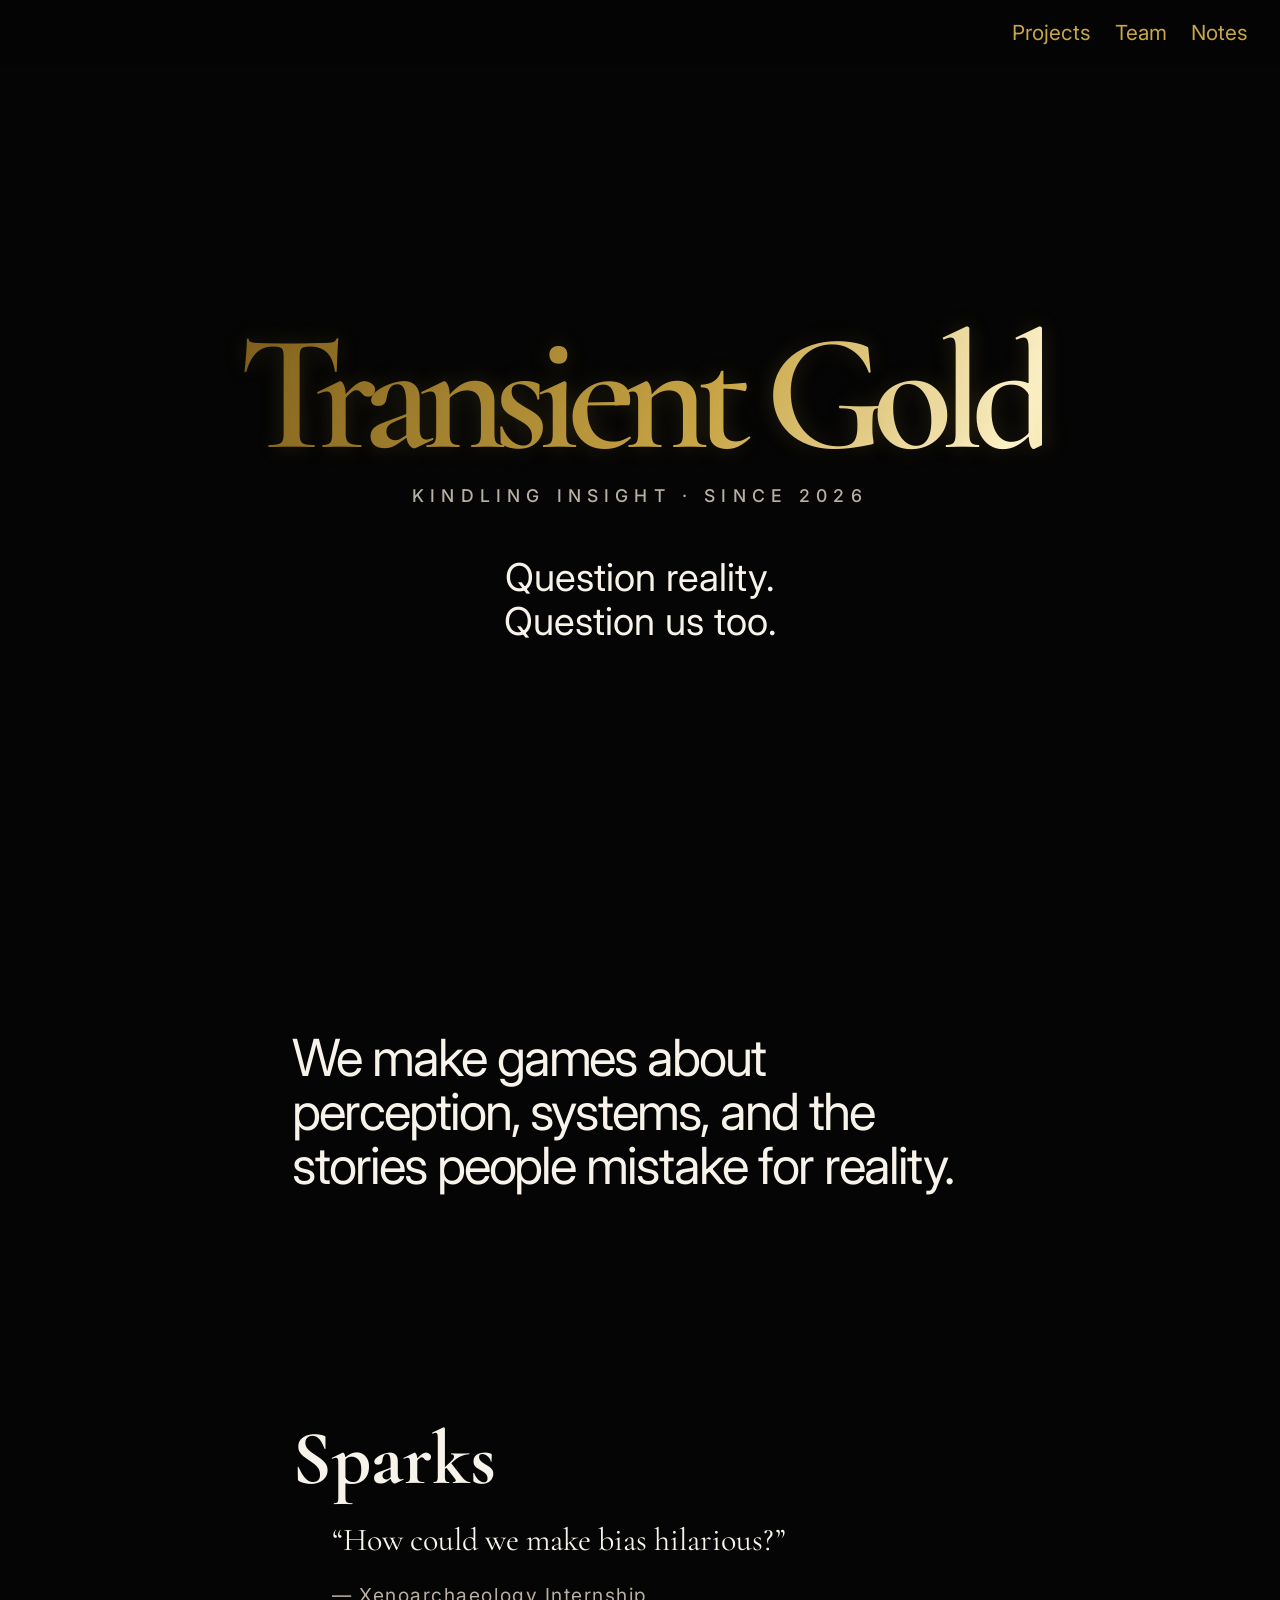
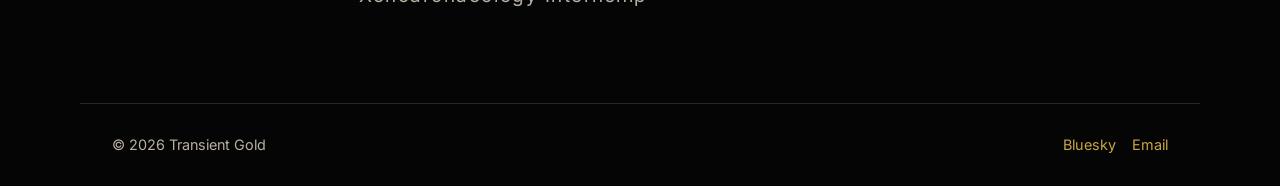
==== commit aeacb11e: "✏️ typo (img dans whatsapp)" ====
--- a/index.html
+++ b/index.html
@@ -21,8 +21,10 @@
         />
         <!-- Social preview -->
         <meta property="og:type" content="website" />
-        <meta property="og:url" content="https://transient-gold.com/" />
-
+        <meta
+            property="og:url"
+            content="https://nobleheather.github.io/Transient-Gold/"
+        />
         <meta property="og:title" content="Transient Gold" />
         <meta
             property="og:description"
@@ -31,7 +33,7 @@
 
         <meta
             property="og:image"
-            content="https://transient-gold.com/assets/social-preview.png"
+            content="https://nobleheather.github.io/Transient-Gold/assets/social-preview.png"
         />
         <meta property="og:image:width" content="1200" />
         <meta property="og:image:height" content="630" />
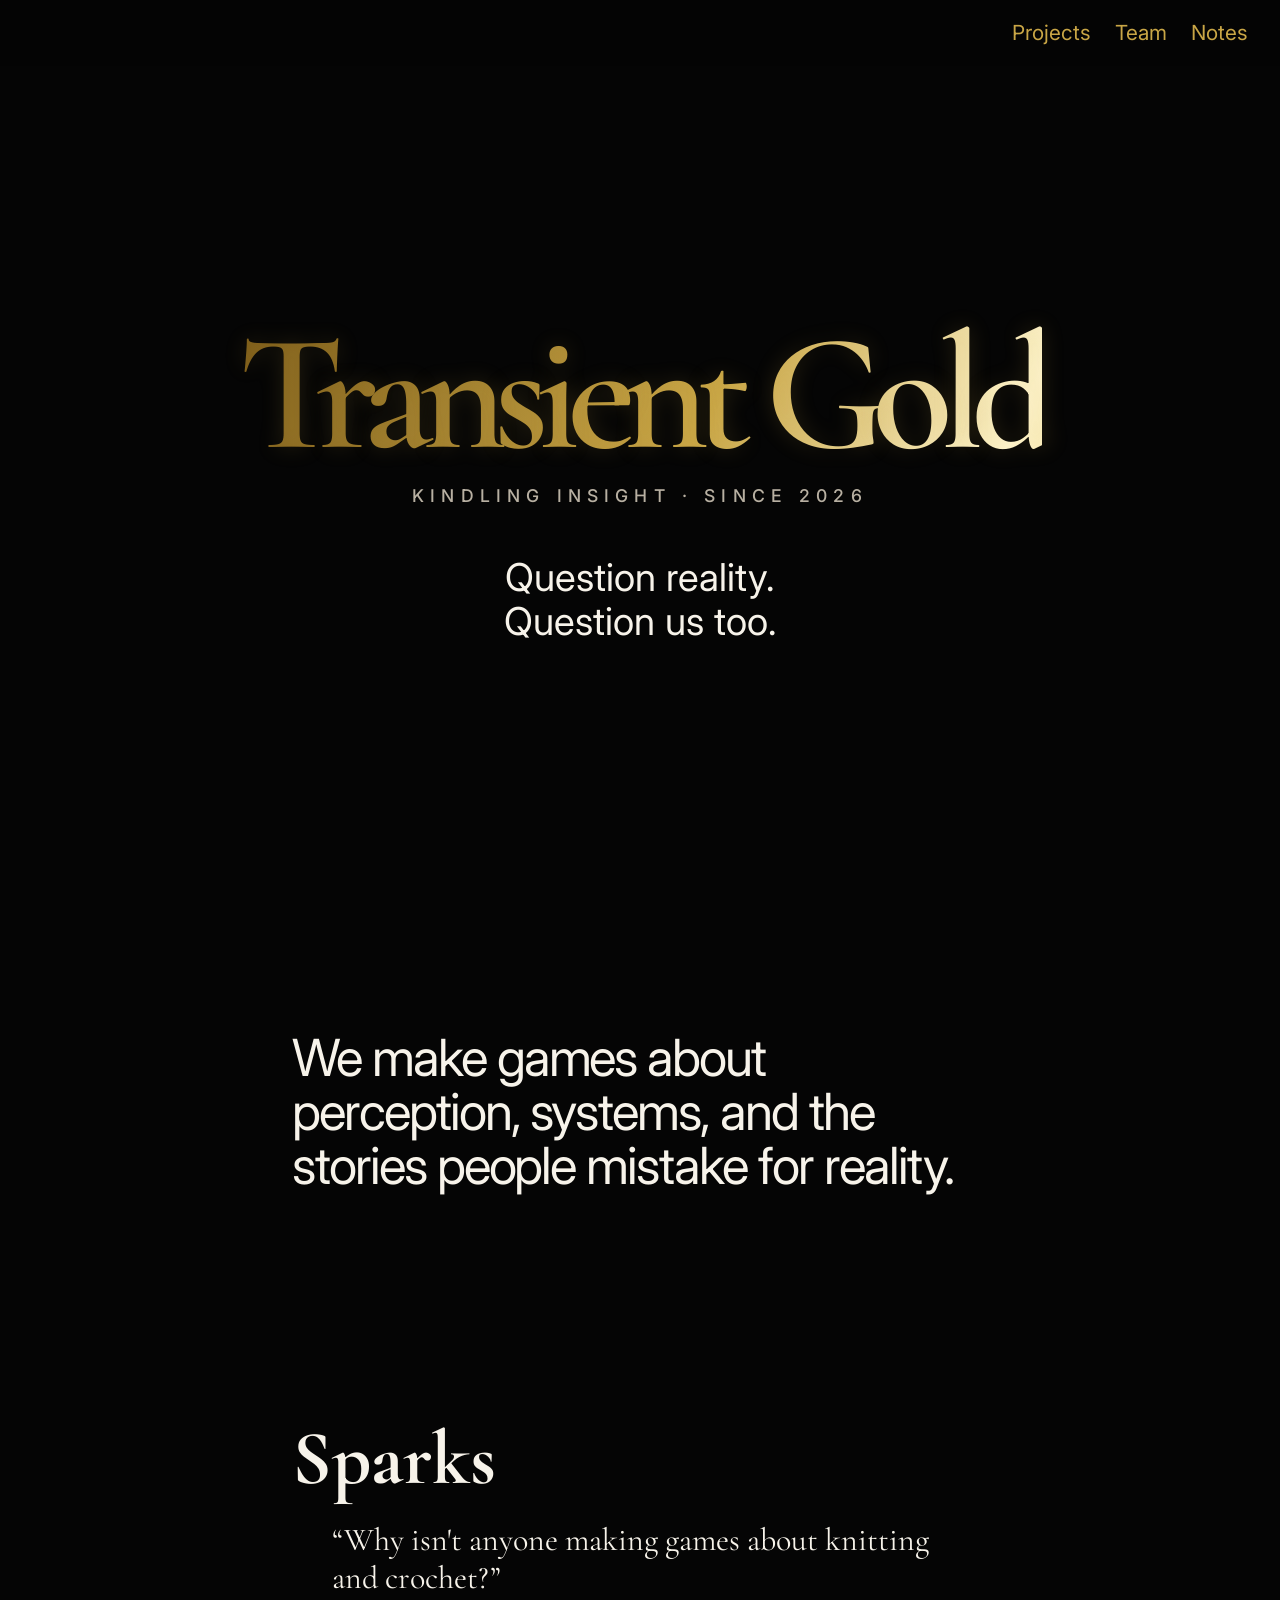
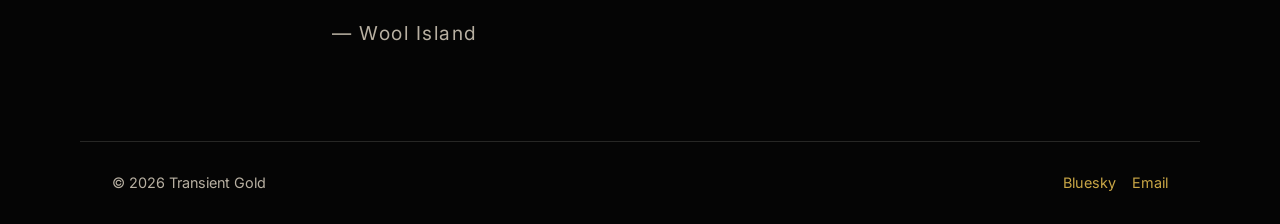
==== commit 878bef49: "🔪 🐛" ====
--- a/index.html
+++ b/index.html
@@ -21,10 +21,8 @@
         />
         <!-- Social preview -->
         <meta property="og:type" content="website" />
-        <meta
-            property="og:url"
-            content="https://nobleheather.github.io/Transient-Gold/"
-        />
+        <meta property="og:url" content="https://transient-gold.com/" />
+
         <meta property="og:title" content="Transient Gold" />
         <meta
             property="og:description"
@@ -33,7 +31,7 @@
 
         <meta
             property="og:image"
-            content="https://nobleheather.github.io/Transient-Gold/assets/social-preview.png"
+            content="https://transient-gold.com/assets/social-preview.png"
         />
         <meta property="og:image:width" content="1200" />
         <meta property="og:image:height" content="630" />
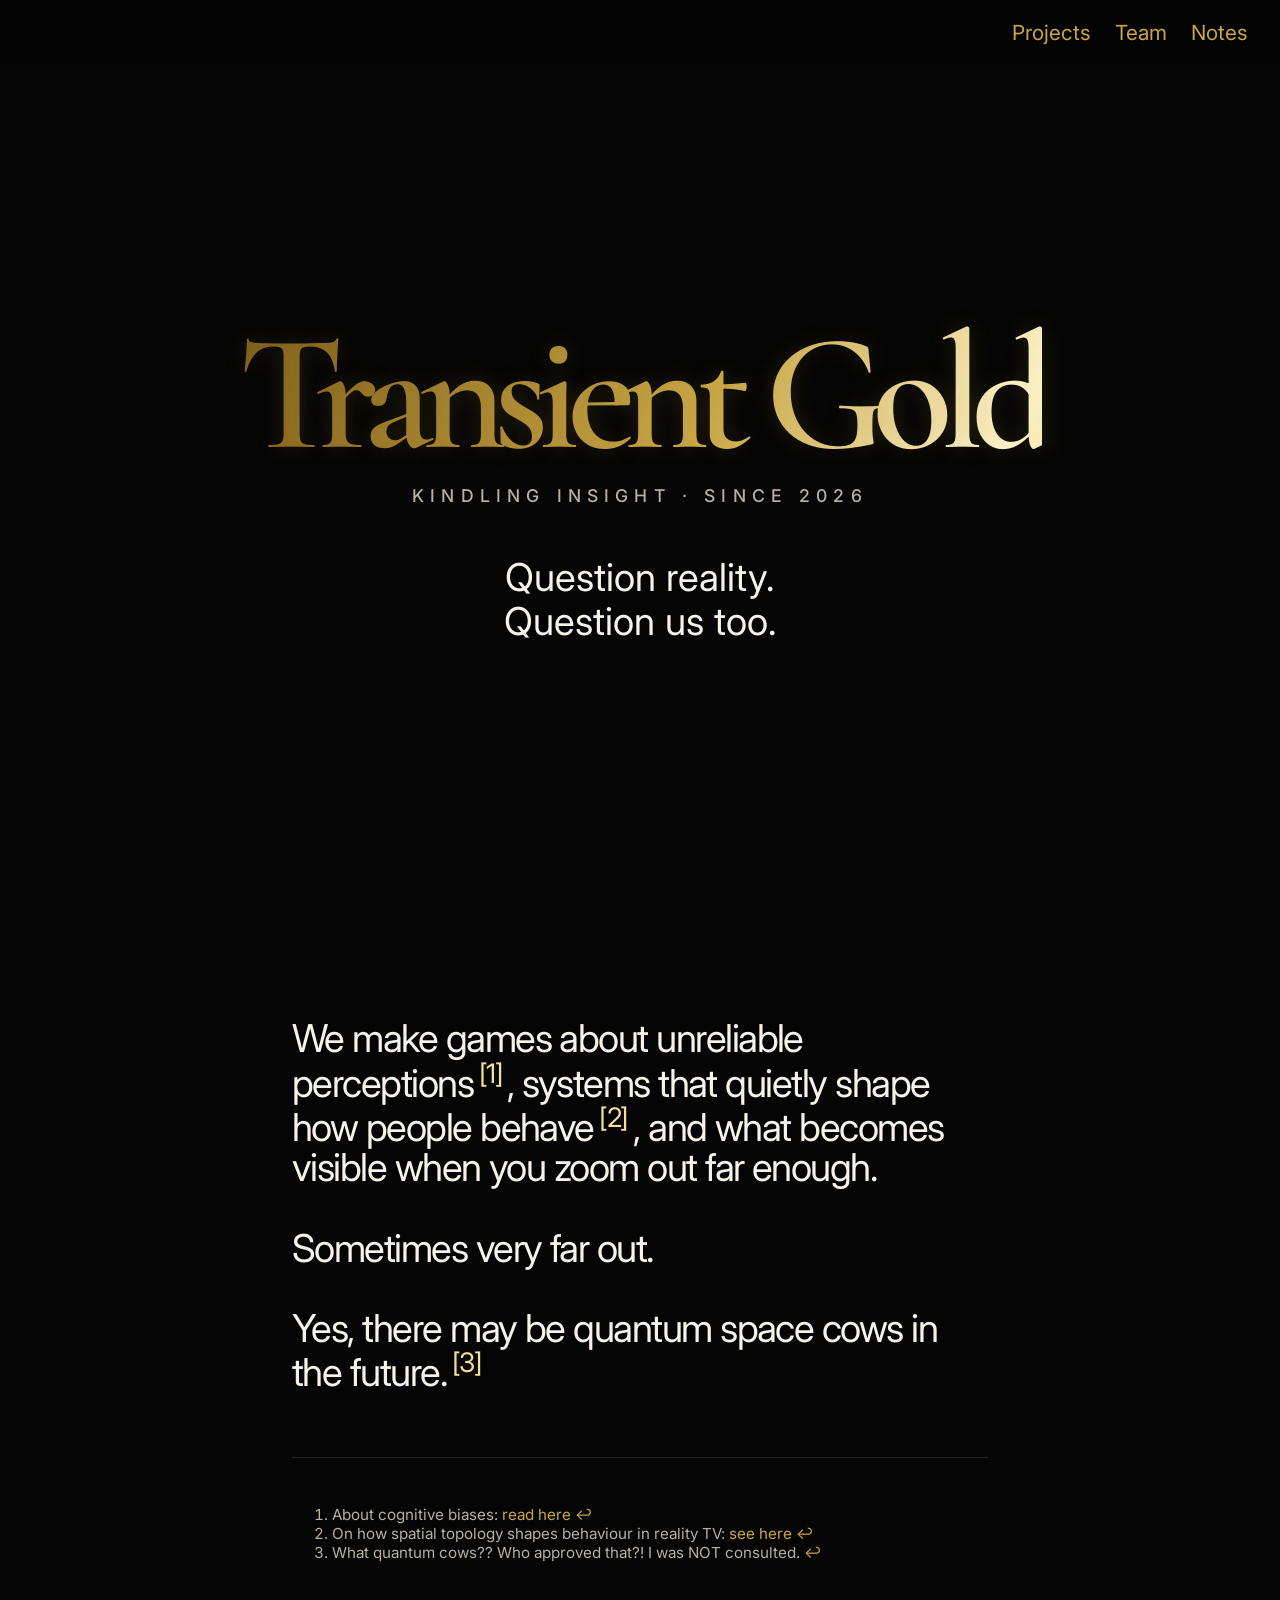
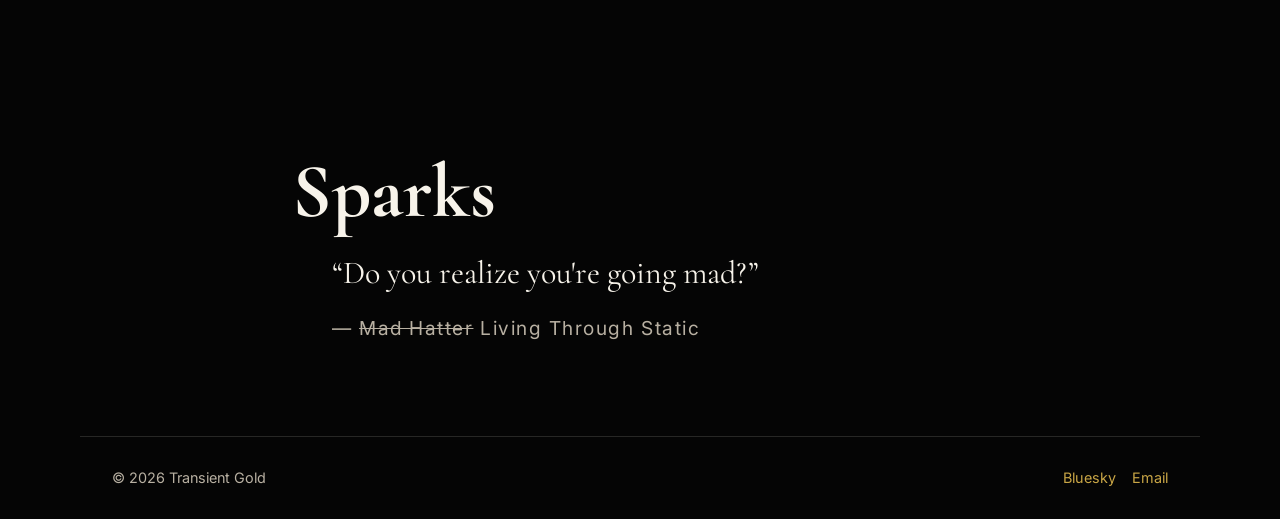
==== commit f6bfa60b: "📝 update textes" ====
--- a/index.html
+++ b/index.html
@@ -5,6 +5,7 @@
         <meta name="viewport" content="width=device-width, initial-scale=1.0" />
         <link rel="stylesheet" href="css/styles.css" />
         <link rel="stylesheet" href="css/mail.css" />
+        <link rel="stylesheet" href="css/ref.css" />
         <link rel="stylesheet" href="css/home.css" />
         <link
             rel="icon"
@@ -61,9 +62,54 @@
             </section>
             <section class="manifesto">
                 <p>
-                    We make games about perception, systems, and the stories
-                    people mistake for reality.
+                    We make games about unreliable perceptions<sup id="ref-1">
+                        <a href="#note-1">[1]</a> </sup
+                    >, systems that quietly shape how people behave<sup
+                        id="ref-2"
+                    >
+                        <a href="#note-2">[2]</a> </sup
+                    >, and what becomes visible when you zoom out far enough.<br />
+                    <br />
+                    Sometimes very far out.<br />
+                    <br />
+                    Yes, there may be quantum space cows in the future.<sup
+                        id="ref-3"
+                    >
+                        <a href="#note-3">[3]</a>
+                    </sup>
                 </p>
+                <footer class="note-footnotes">
+                    <ol>
+                        <li id="note-1">
+                            About cognitive biases:
+                            <a
+                                href="https://www.apa.org/monitor/2026/07-08/sensory-processing-systems"
+                                target="_blank"
+                                rel="noopener noreferrer"
+                                >read here</a
+                            >
+                            <a href="#ref-1">↩</a>
+                        </li>
+
+                        <li id="note-2">
+                            On how spatial topology shapes behaviour in reality
+                            TV:
+                            <a
+                                href="https://youtu.be/HVsSppFuzv0?si=BOl4W4bQkrMsNRhg"
+                                target="_blank"
+                                rel="noopener noreferrer"
+                                >see here</a
+                            >
+                            <a href="#ref-2">↩</a>
+                        </li>
+
+                        <li id="note-3">
+                            What quantum cows?? Who approved that?! I was NOT
+                            consulted.
+                            <a href="#ref-3">↩</a>
+                        </li>
+                    </ol>
+                </footer>
             </section>
 
             <section class="home-section" aria-labelledby="sparks-title">
--- a/css/styles.css
+++ b/css/styles.css
@@ -192,9 +192,9 @@
     letter-spacing: -0.04em;
 }
 
-.page-hero p:last-child {
+.page-hero > p {
+    margin-top: 1.5rem;
     max-width: 620px;
-
     color: var(--muted);
     font-size: 1.2rem;
     line-height: 1.6;
--- a/css/ref.css
+++ b/css/ref.css
@@ -0,0 +1,40 @@
+/* ========================================
+   REFERENCES / FOOTNOTES
+   ======================================== */
+
+sup[id] {
+    font-size: 0.7em;
+}
+
+sup[id] a {
+    color: var(--gold-light);
+}
+
+.note-footnotes {
+    margin-top: 4rem;
+    padding-top: 2rem;
+
+    border-top: 1px solid rgba(247, 243, 234, 0.12);
+
+    color: var(--muted);
+    font-size: 0.95rem;
+}
+
+.note-footnotes a {
+    border-bottom: 1px solid transparent;
+
+    transition:
+        color 180ms ease,
+        border-color 180ms ease;
+}
+
+.note-footnotes a:hover {
+    color: var(--gold-light);
+    border-color: var(--gold);
+}
+
+/* Position des liens d'ancrage */
+sup[id],
+.note-footnotes li[id] {
+    scroll-margin-top: 6rem;
+}
--- a/css/home.css
+++ b/css/home.css
@@ -44,7 +44,7 @@
 }
 
 .manifesto p {
-    font-size: clamp(1.6rem, 4vw, 3.4rem);
+    font-size: clamp(1.3rem, 3vw, 2.6rem);
     line-height: 1.05;
     letter-spacing: -0.04em;
 }
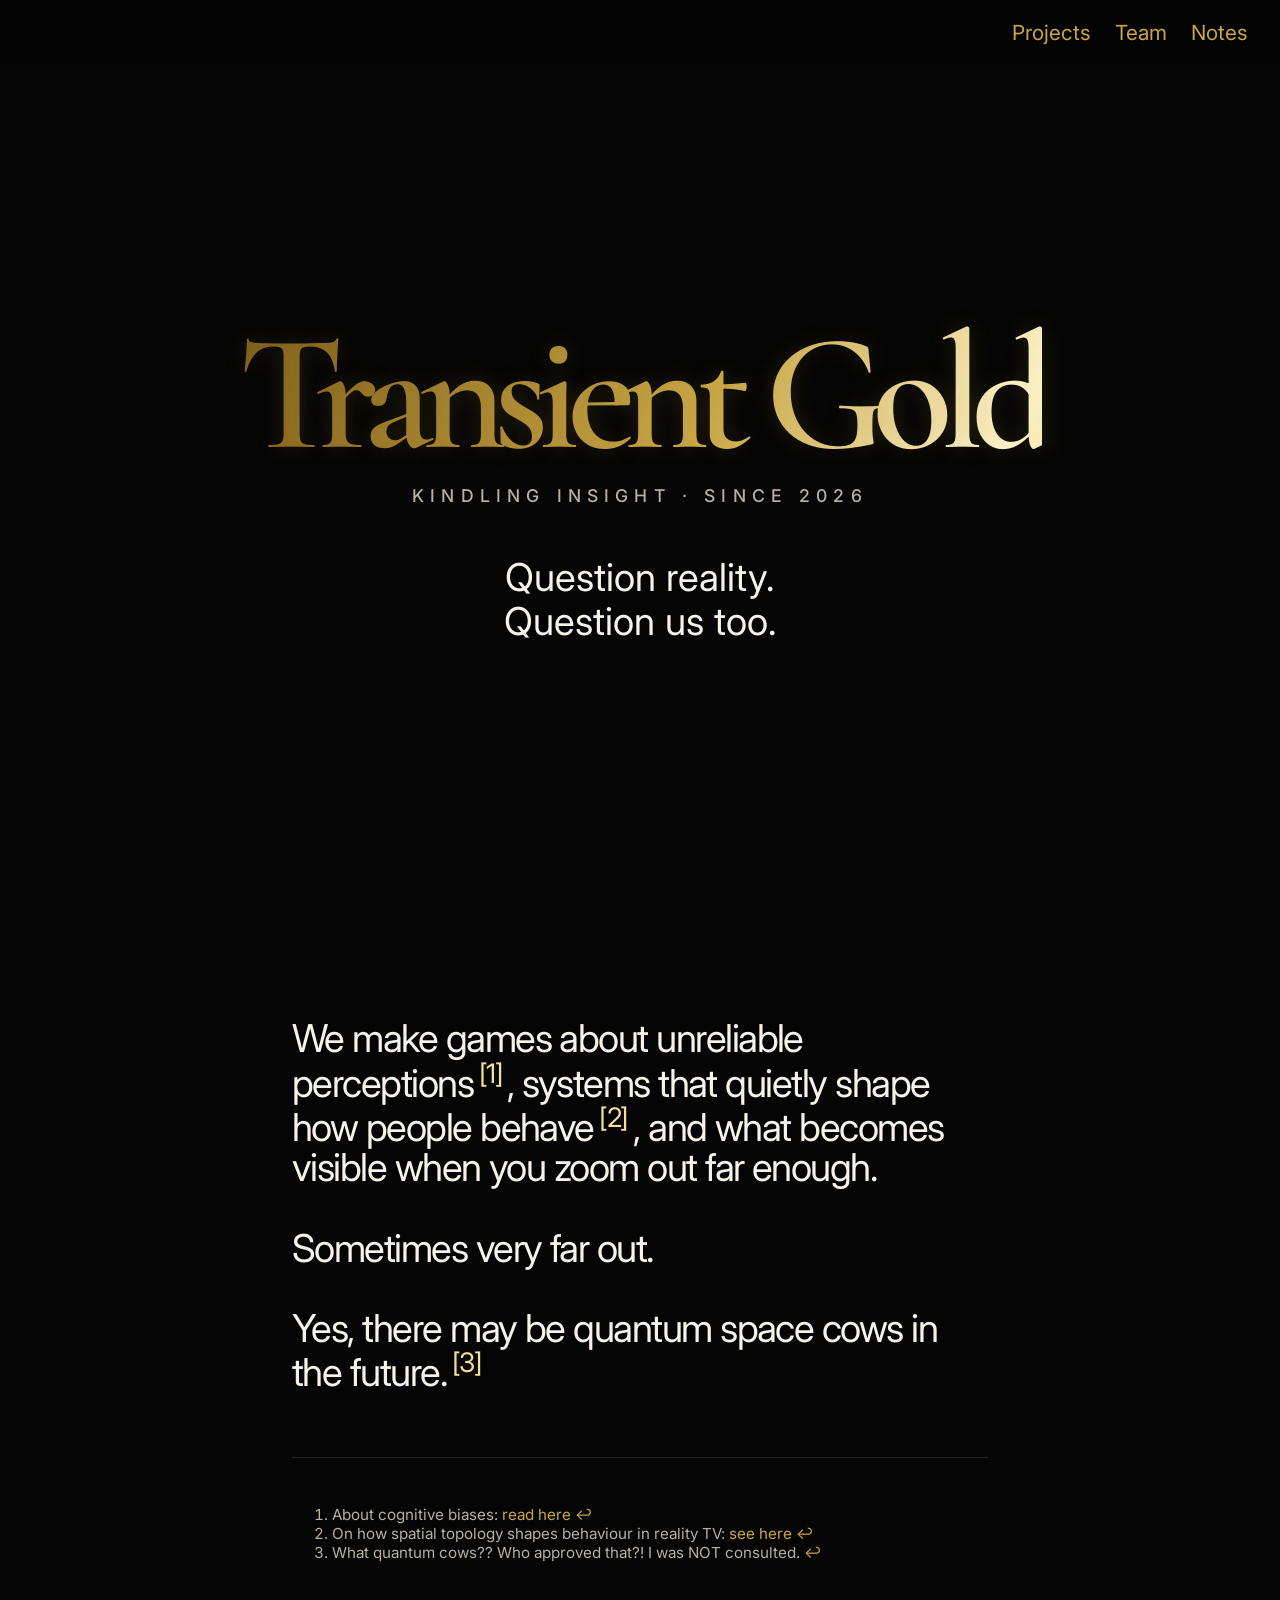
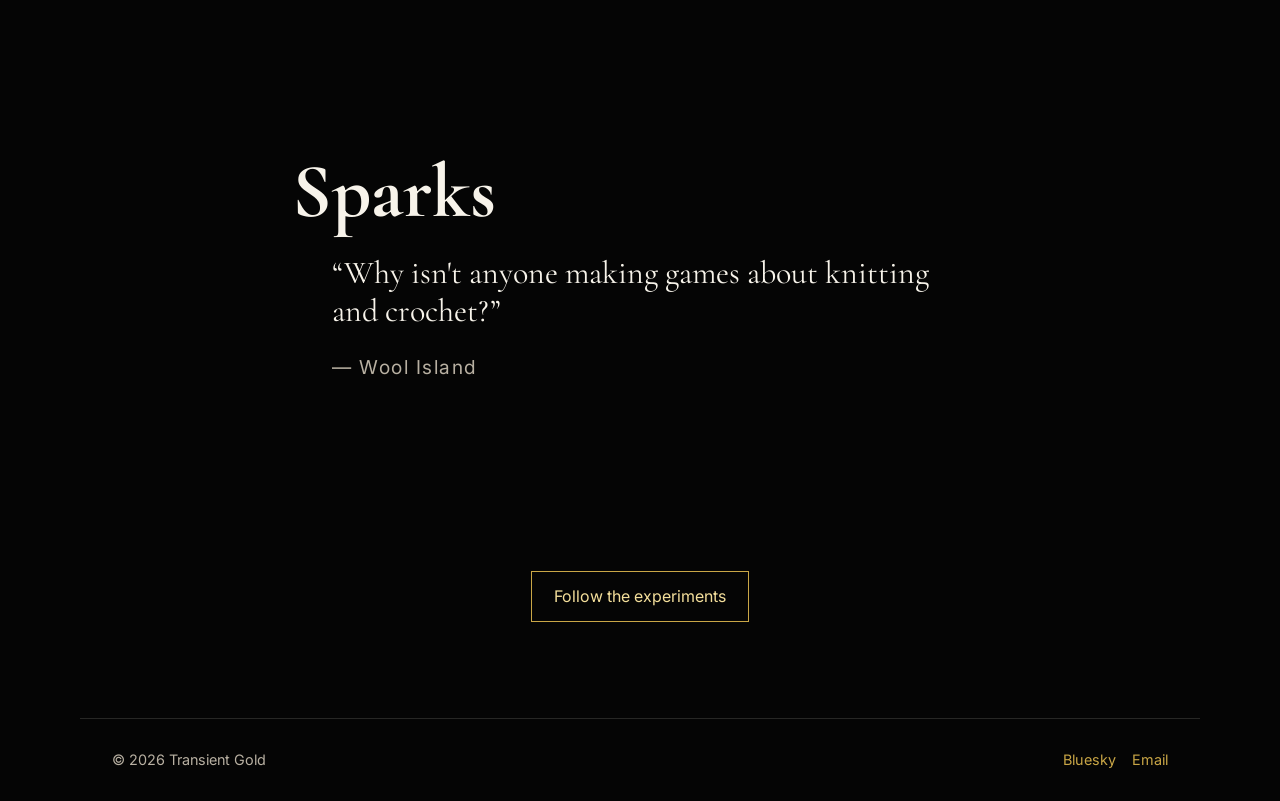
==== commit f2b1bad2: "➕ newsletter" ====
--- a/index.html
+++ b/index.html
@@ -7,6 +7,7 @@
         <link rel="stylesheet" href="css/mail.css" />
         <link rel="stylesheet" href="css/ref.css" />
         <link rel="stylesheet" href="css/home.css" />
+        <link rel="stylesheet" href="css/newsletter.css" />
         <link
             rel="icon"
             type="image/png"
@@ -121,6 +122,27 @@
                 </blockquote>
             </section>
 
+            <section class="newsletter-section">
+                <details class="newsletter-details">
+                    <summary>Follow the experiments</summary>
+
+                    <div class="newsletter-content">
+                        <p>
+                            Studio news, development rabbit holes, and
+                            occasional evidence that we're actually making these
+                            games. Pick everything, or only the experiments you
+                            care about.
+                        </p>
+
+                        <script
+                            async
+                            data-uid="564fe4552d"
+                            src="https://transient-gold.kit.com/564fe4552d/index.js"
+                        ></script>
+                    </div>
+                </details>
+            </section>
+
             <footer class="site-footer" id="contact">
                 <p>© 2026 Transient Gold</p>
 
--- a/css/newsletter.css
+++ b/css/newsletter.css
@@ -0,0 +1,221 @@
+/* ========================================
+   NEWSLETTER
+   ======================================== */
+
+.newsletter-section {
+    max-width: 1100px;
+    margin: 6rem auto;
+    padding: 0 2rem;
+}
+
+.newsletter-section > p:not(.section-kicker) {
+    max-width: 800px;
+}
+
+/* ========================================
+   KIT FORM
+   ======================================== */
+
+.newsletter-section .formkit-form {
+    max-width: none !important;
+    background: transparent !important;
+    color: var(--text);
+}
+
+/* Kit's main container */
+.newsletter-section .formkit-fields {
+    display: grid !important;
+    grid-template-columns: minmax(0, 1fr) auto;
+    gap: 2rem;
+    align-items: start;
+    width: 100%;
+}
+
+/* Email */
+.newsletter-section .formkit-field:first-child {
+    grid-column: 1;
+    grid-row: 1;
+}
+
+.newsletter-section .formkit-input {
+    width: 100%;
+    background: transparent !important;
+    color: var(--text) !important;
+    border: 1px solid var(--gold) !important;
+}
+
+.newsletter-section .formkit-input::placeholder {
+    color: var(--muted) !important;
+}
+
+/* Subscribe */
+.newsletter-section .formkit-submit {
+    grid-column: 2;
+    grid-row: 1;
+
+    align-self: stretch;
+    min-height: 0;
+    height: auto;
+    padding: 0.9rem 1.8rem;
+
+    background: transparent !important;
+    color: var(--gold-light) !important;
+    border: 1px solid var(--gold) !important;
+    border-radius: 0 !important;
+}
+
+.newsletter-section .formkit-submit:hover {
+    background: var(--gold) !important;
+    color: #000 !important;
+}
+
+/* ========================================
+   PREFERENCES
+   ======================================== */
+
+/* Second formkit-field = our checkbox field */
+.newsletter-section .formkit-field:nth-child(2) {
+    grid-column: 1 / -1;
+    grid-row: 2;
+}
+
+.newsletter-section .formkit-form fieldset {
+    display: grid;
+    grid-template-columns: repeat(2, minmax(0, 1fr));
+    column-gap: 3rem;
+    row-gap: 0.65rem;
+
+    margin: 0;
+    padding: 0;
+    border: 0;
+
+    color: var(--text) !important;
+}
+
+.newsletter-section .formkit-form legend {
+    grid-column: 1 / -1;
+    width: 100%;
+    margin-bottom: 0.75rem;
+
+    color: var(--gold-light) !important;
+    font-weight: 700 !important;
+}
+
+/* Every checkbox */
+.newsletter-section .formkit-checkboxes {
+    margin: 0 !important;
+    color: var(--text) !important;
+}
+
+.newsletter-section .formkit-checkboxes label {
+    color: var(--text) !important;
+}
+/* First three = general subscriptions */
+.newsletter-section .formkit-checkboxes:nth-of-type(-n + 3) {
+    grid-column: 1 / -1;
+}
+
+/*! ici  */
+.newsletter-section .formkit-checkboxes:nth-of-type(4),
+.newsletter-section .formkit-checkboxes:nth-of-type(5) {
+    margin-top: 2.5rem !important;
+}
+
+.newsletter-section .formkit-checkboxes:nth-of-type(4) {
+    position: relative;
+}
+
+.newsletter-section .formkit-checkboxes:nth-of-type(4)::before {
+    content: "PROJECTS";
+    position: absolute;
+    left: 0;
+    bottom: calc(100% + 0.6rem);
+
+    color: var(--muted);
+    font-size: 0.85rem;
+    font-weight: 500;
+    letter-spacing: 0.08em;
+    text-transform: uppercase;
+}
+/*! là  */
+
+/* ========================================
+   KIT CREDIT
+   ======================================== */
+
+.newsletter-section .formkit-powered-by-convertkit-container {
+    grid-column: 1 / -1;
+    opacity: 0.5;
+}
+
+.newsletter-details summary {
+    display: inline-block;
+    padding: 0.9rem 1.4rem;
+    color: var(--gold-light);
+    border: 1px solid var(--gold);
+    cursor: pointer;
+    list-style: none;
+}
+
+.newsletter-details summary::-webkit-details-marker {
+    display: none;
+}
+
+.newsletter-details summary:hover {
+    background: var(--gold);
+    color: #000;
+}
+
+.newsletter-content {
+    margin-top: 2rem;
+}
+
+.newsletter-details {
+    text-align: center;
+}
+
+.newsletter-details > summary {
+    display: inline-block;
+    margin: 0 auto;
+}
+
+.newsletter-content > p {
+    text-align: center;
+    margin: 2rem auto;
+    max-width: 850px;
+}
+
+/* ========================================
+   MOBILE
+   ======================================== */
+
+@media (max-width: 760px) {
+    .newsletter-section {
+        margin: 4rem auto;
+        padding: 0 1.25rem;
+    }
+
+    .newsletter-section .formkit-fields {
+        grid-template-columns: 1fr;
+        gap: 1rem;
+    }
+
+    .newsletter-section .formkit-field:first-child,
+    .newsletter-section .formkit-submit,
+    .newsletter-section .formkit-field:nth-child(2) {
+        grid-column: 1;
+        grid-row: auto;
+    }
+
+    .newsletter-section .formkit-submit {
+        width: 100%;
+    }
+
+    .newsletter-section .formkit-form fieldset {
+        grid-template-columns: 1fr;
+    }
+
+    .newsletter-section .formkit-checkboxes:nth-of-type(5) {
+        margin-top: 0 !important;
+    }
+}
